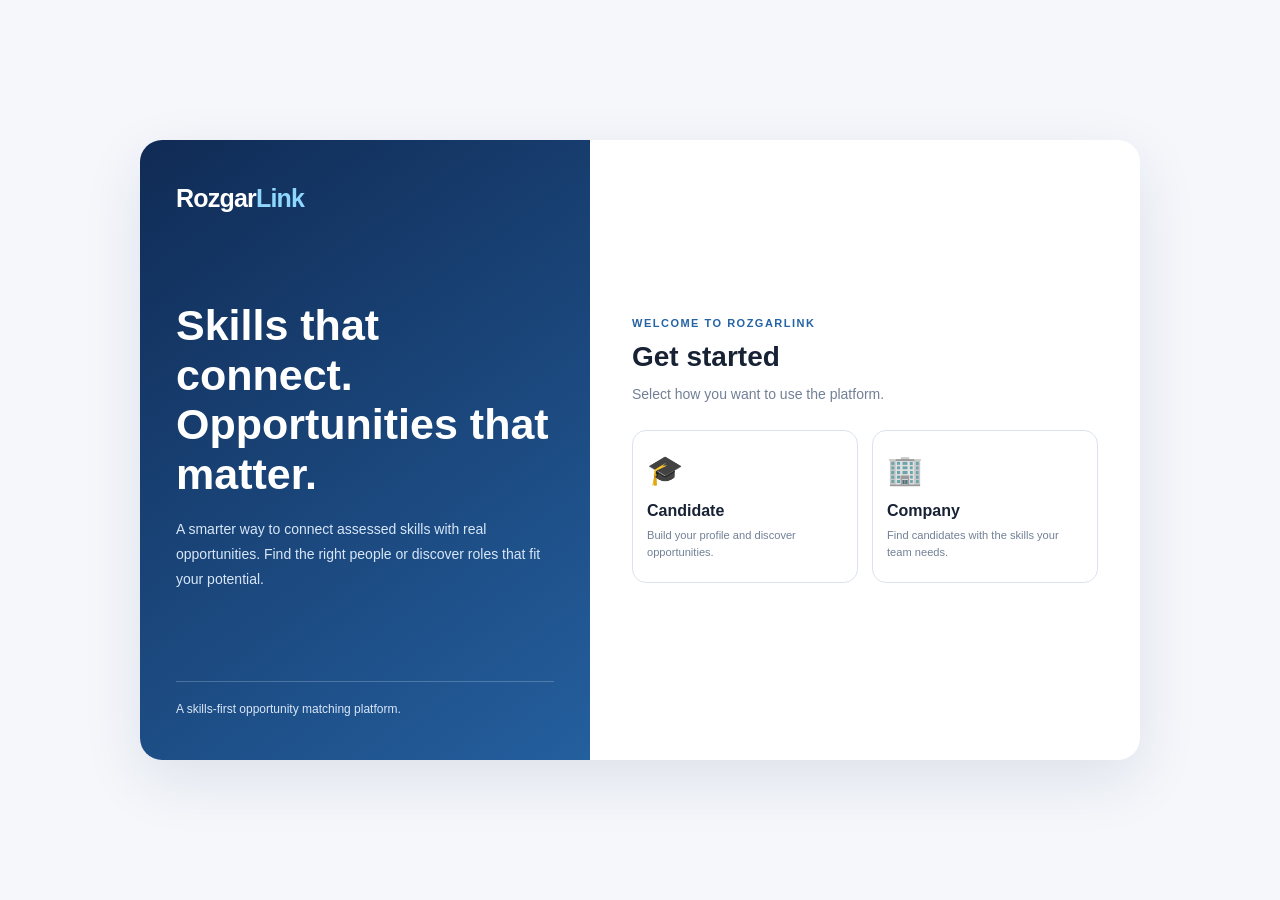
==== frontend/templates/auth.html @ f1741649 "Add authentication HTML template" ====
<!DOCTYPE html>
<html lang="en">
<head>
  <meta charset="UTF-8">
  <meta name="viewport" content="width=device-width, initial-scale=1.0">
  <title>RozgarLink | Authentication</title>

  <style>
    * {
      box-sizing: border-box;
      margin: 0;
      padding: 0;
      font-family: Inter, "Segoe UI", sans-serif;
    }

    body {
      min-height: 100vh;
      background: #f5f7fb;
      color: #182235;
      display: flex;
      align-items: center;
      justify-content: center;
      padding: 24px;
    }

    .layout {
      display: grid;
      grid-template-columns: 0.9fr 1.1fr;
      width: 100%;
      max-width: 1000px;
      min-height: 620px;
      background: white;
      border-radius: 22px;
      overflow: hidden;
      box-shadow: 0 20px 60px rgba(20, 40, 80, 0.1);
    }

    .hero {
      padding: 44px 36px;
      color: white;
      background: linear-gradient(145deg, #102b55, #245f9e);
      display: flex;
      flex-direction: column;
      justify-content: space-between;
    }

    .brand {
      font-size: 25px;
      font-weight: 800;
      letter-spacing: -0.8px;
    }

    .brand span {
      color: #8ed8ff;
    }

    .hero h1 {
      font-size: clamp(30px, 4vw, 43px);
      line-height: 1.15;
      margin-bottom: 18px;
    }

    .hero p {
      line-height: 1.8;
      color: #d8e7f8;
      font-size: 14px;
    }

    .hero-note {
      border-top: 1px solid #ffffff35;
      padding-top: 20px;
      font-size: 12px;
      color: #d8e7f8;
    }

    .content {
      padding: 42px;
      display: flex;
      flex-direction: column;
      justify-content: center;
    }

    .eyebrow {
      color: #2463a5;
      text-transform: uppercase;
      font-size: 11px;
      font-weight: 800;
      letter-spacing: 1.5px;
      margin-bottom: 12px;
    }

    h2 {
      font-size: 28px;
      margin-bottom: 10px;
    }

    .subtitle {
      color: #718096;
      font-size: 14px;
      line-height: 1.6;
      margin-bottom: 25px;
    }

    .role-grid {
      display: grid;
      grid-template-columns: 1fr 1fr;
      gap: 14px;
    }

    .role-card {
      border: 1px solid #dce3ed;
      border-radius: 14px;
      padding: 22px 14px;
      text-align: left;
      background: white;
      cursor: pointer;
      transition: 0.2s;
      color: #182235;
    }

    .role-card:hover {
      border-color: #2463a5;
      background: #f4f8ff;
      transform: translateY(-2px);
    }

    .role-icon {
      font-size: 29px;
      margin-bottom: 15px;
    }

    .role-card strong {
      display: block;
      font-size: 16px;
      margin-bottom: 7px;
    }

    .role-card small {
      display: block;
      color: #718096;
      line-height: 1.5;
    }

    .topline {
      display: flex;
      justify-content: space-between;
      align-items: center;
      margin-bottom: 23px;
    }

    .back-btn {
      border: none;
      background: transparent;
      color: #2463a5;
      cursor: pointer;
      font-weight: 700;
      padding: 5px 0;
    }

    .role-label {
      font-size: 12px;
      background: #eaf3ff;
      color: #205a9a;
      padding: 7px 11px;
      border-radius: 20px;
      font-weight: 700;
    }

    .tabs {
      display: grid;
      grid-template-columns: 1fr 1fr;
      background: #f0f3f8;
      padding: 5px;
      border-radius: 10px;
      margin-bottom: 22px;
    }

    .tab {
      border: none;
      padding: 11px;
      border-radius: 7px;
      cursor: pointer;
      background: transparent;
      color: #66758b;
      font-weight: 700;
    }

    .tab.active {
      background: white;
      color: #205a9a;
      box-shadow: 0 2px 8px #172b4d12;
    }

    .form-grid {
      display: grid;
      grid-template-columns: 1fr 1fr;
      gap: 15px;
    }

    .field {
      display: flex;
      flex-direction: column;
      gap: 7px;
      min-width: 0;
    }

    .field.full {
      grid-column: 1 / -1;
    }

    label {
      font-size: 12px;
      font-weight: 700;
      color: #35445b;
    }

    input, select {
      width: 100%;
      padding: 12px;
      border: 1px solid #dce3ed;
      border-radius: 9px;
      font-size: 13px;
      outline: none;
      background: white;
      color: #182235;
    }

    input:focus, select:focus {
      border-color: #2463a5;
      box-shadow: 0 0 0 3px #2463a51a;
    }

    .primary-btn {
      width: 100%;
      margin-top: 22px;
      padding: 14px;
      border: none;
      border-radius: 10px;
      color: white;
      background: #205a9a;
      font-size: 14px;
      font-weight: 800;
      cursor: pointer;
      transition: 0.2s;
    }

    .primary-btn:hover {
      background: #174779;
    }

    .primary-btn:disabled {
      opacity: 0.65;
      cursor: not-allowed;
    }

    .message {
      margin-top: 14px;
      font-size: 13px;
      line-height: 1.5;
      overflow-wrap: anywhere;
    }

    .message.error { color: #bd3030; }
    .message.success { color: #18794e; }

    .hidden { display: none !important; }

    @media (max-width: 760px) {
      body { padding: 12px; }

      .layout {
        grid-template-columns: 1fr;
        max-width: 480px;
      }

      .hero {
        padding: 25px;
        gap: 25px;
      }

      .hero h1 { font-size: 30px; }
      .hero-note { display: none; }
      .content { padding: 28px 22px; }
    }

    @media (max-width: 380px) {
      .form-grid { grid-template-columns: 1fr; }
      .field.full { grid-column: auto; }
      .role-grid { gap: 8px; }
    }
  </style>
</head>

<body>
  <main class="layout">
    <aside class="hero">
      <div class="brand">Rozgar<span>Link</span></div>

      <div>
        <h1>Skills that connect.<br>Opportunities that matter.</h1>
        <p>
          A smarter way to connect assessed skills with real opportunities.
          Find the right people or discover roles that fit your potential.
        </p>
      </div>

      <div class="hero-note">
        A skills-first opportunity matching platform.
      </div>
    </aside>

    <section class="content">
      <!-- STEP 1: ROLE SELECTION -->
      <div id="roleScreen">
        <div class="eyebrow">Welcome to RozgarLink</div>
        <h2>Get started</h2>
        <p class="subtitle">
          Select how you want to use the platform.
        </p>

        <div class="role-grid">
          <button class="role-card" type="button"
                  onclick="selectRole('candidate')">
            <div class="role-icon">🎓</div>
            <strong>Candidate</strong>
            <small>Build your profile and discover opportunities.</small>
          </button>

          <button class="role-card" type="button"
                  onclick="selectRole('company')">
            <div class="role-icon">🏢</div>
            <strong>Company</strong>
            <small>Find candidates with the skills your team needs.</small>
          </button>
        </div>
      </div>

      <!-- STEP 2: LOGIN / REGISTER -->
      <div id="authScreen" class="hidden">
        <div class="topline">
          <button type="button" class="back-btn" onclick="goBack()">
            ← Change role
          </button>
          <span id="roleBadge" class="role-label"></span>
        </div>

        <div class="eyebrow">Your next opportunity starts here</div>
        <h2 id="formTitle">Welcome back</h2>
        <p id="formSubtitle" class="subtitle">
          Log in to continue.
        </p>

        <div class="tabs">
          <button type="button" id="loginTab"
                  class="tab active" onclick="setMode('login')">
            Login
          </button>
          <button type="button" id="registerTab"
                  class="tab" onclick="setMode('register')">
            Register
          </button>
        </div>

        <form id="authForm">
          <div id="fields" class="form-grid"></div>

          <button type="submit" id="submitBtn" class="primary-btn">
            Login
          </button>

          <p id="message" class="message" role="status"
             aria-live="polite"></p>
        </form>
      </div>
    </section>
  </main>

  <script>
    let selectedRole = "";
    let currentMode = "login";

    const roleScreen = document.getElementById("roleScreen");
    const authScreen = document.getElementById("authScreen");
    const fields = document.getElementById("fields");
    const form = document.getElementById("authForm");
    const message = document.getElementById("message");
    const submitBtn = document.getElementById("submitBtn");

    function selectRole(role) {
      selectedRole = role;
      currentMode = "login";

      roleScreen.classList.add("hidden");
      authScreen.classList.remove("hidden");

      document.getElementById("roleBadge").textContent =
        role === "company" ? "🏢 Company" : "🎓 Candidate";

      renderForm();
    }

    function goBack() {
      authScreen.classList.add("hidden");
      roleScreen.classList.remove("hidden");
      message.textContent = "";
    }

    function setMode(mode) {
      currentMode = mode;

      document.getElementById("loginTab")
        .classList.toggle("active", mode === "login");

      document.getElementById("registerTab")
        .classList.toggle("active", mode === "register");

      renderForm();
    }

    function inputField(name, label, type = "text",
                        required = true, full = false) {
      const id = "field_" + name;

      return `
        <div class="field ${full ? "full" : ""}">
          <label for="${id}">${label}</label>
          <input
            id="${id}"
            name="${name}"
            type="${type}"
            ${required ? "required" : ""}
            ${type === "password" ? 'minlength="8"' : ""}
            autocomplete="${type === "password"
              ? (name === "confirm_password"
                  ? "new-password"
                  : currentMode === "login"
                    ? "current-password"
                    : "new-password")
              : name === "email"
                ? "email"
                : name === "phone"
                  ? "tel"
                  : "off"}"
          >
        </div>
      `;
    }

    function renderForm() {
      const isRegister = currentMode === "register";
      const isCompany = selectedRole === "company";

      document.getElementById("formTitle").textContent =
        isRegister
          ? (isCompany ? "Register your company" : "Create your profile")
          : "Welcome back";

      document.getElementById("formSubtitle").textContent =
        isRegister
          ? "Enter your details to create an account."
          : "Log in to continue to your dashboard.";

      message.textContent = "";
      message.className = "message";

      let html = "";

      if (isRegister && isCompany) {
        html += inputField("company_name", "Company name", "text", true, true);
        html += inputField("contact_person", "Contact person");
        html += inputField("industry", "Industry");
        html += inputField("website", "Company website", "url", false);
        html += inputField("location", "Company location");
        html += `
          <div class="field">
            <label for="field_company_size">Company size</label>
            <select id="field_company_size" name="company_size" required>
              <option value="">Select size</option>
              <option value="1-10">1–10 employees</option>
              <option value="11-50">11–50 employees</option>
              <option value="51-200">51–200 employees</option>
              <option value="201-500">201–500 employees</option>
              <option value="500+">500+ employees</option>
            </select>
          </div>
        `;
      }

      if (isRegister && !isCompany) {
        html += inputField("name", "Full name", "text", true, true);
        html += inputField("college", "College / University", "text", true, true);
        html += inputField("degree", "Degree / Branch");
        html += inputField("graduation_year", "Graduation year", "number");
      }

      if (!isRegister) {
        html += inputField("email", "Email address", "email", true, true);
      } else {
        html += inputField("email", "Work email address", "email", true, true);
      }

      html += inputField("phone", "Phone number", "tel", true, true);

      html += inputField(
        "password",
        "Password (minimum 8 characters)",
        "password",
        true,
        true
      );

      if (isRegister) {
        html += inputField(
          "confirm_password",
          "Confirm password",
          "password",
          true,
          true
        );
      }

      fields.innerHTML = html;

      submitBtn.textContent = isRegister
        ? (isCompany ? "Create company account" : "Create candidate account")
        : "Login";
    }

    form.addEventListener("submit", async function (event) {
      event.preventDefault();

      message.textContent = "";
      message.className = "message";

      const data = Object.fromEntries(new FormData(form).entries());

      if (currentMode === "register" &&
          data.password !== data.confirm_password) {
        message.textContent = "Passwords do not match.";
        message.classList.add("error");
        return;
      }

      if (data.phone && !/^[0-9+\-\s()]{7,20}$/.test(data.phone)) {
        message.textContent = "Please enter a valid phone number.";
        message.classList.add("error");
        return;
      }

      if (currentMode === "register" &&
          selectedRole === "candidate" &&
          (!Number.isInteger(Number(data.graduation_year)) ||
           Number(data.graduation_year) < 2020 ||
           Number(data.graduation_year) > 2100)) {
        message.textContent = "Please enter a valid graduation year.";
        message.classList.add("error");
        return;
      }

      delete data.confirm_password;
      data.role = selectedRole;

      const endpoint = currentMode === "register"
        ? "/api/auth/register"
        : "/api/auth/login";

      submitBtn.disabled = true;
      submitBtn.textContent = "Please wait...";

      try {
        const response = await fetch(endpoint, {
          method: "POST",
          headers: { "Content-Type": "application/json" },
          credentials: "same-origin",
          body: JSON.stringify(data)
        });

        const result = await response.json().catch(() => ({}));

        if (!response.ok) {
          throw new Error(
            result.message || result.error ||
            "Unable to complete your request."
          );
        }

        message.textContent = result.message ||
          (currentMode === "register"
            ? "Account created successfully."
            : "Login successful.");

        message.classList.add("success");

        // Use the redirect supplied by your backend when available.
        if (result.redirect_url) {
          window.location.href = result.redirect_url;
        } else if (currentMode === "login") {
          // Change these paths to match your actual dashboard routes.
          window.location.href = selectedRole === "company"
            ? "/company/dashboard"
            : "/candidate/dashboard";
        } else {
          // After registration, show the login form.
          setMode("login");
        }

      } catch (error) {
        message.textContent = error.message ||
          "Could not connect to the server. Please try again.";
        message.classList.add("error");
      } finally {
        submitBtn.disabled = false;
        submitBtn.textContent = currentMode === "register"
          ? (selectedRole === "company"
              ? "Create company account"
              : "Create candidate account")
          : "Login";
      }
    });
  </script>
</body>
</html>
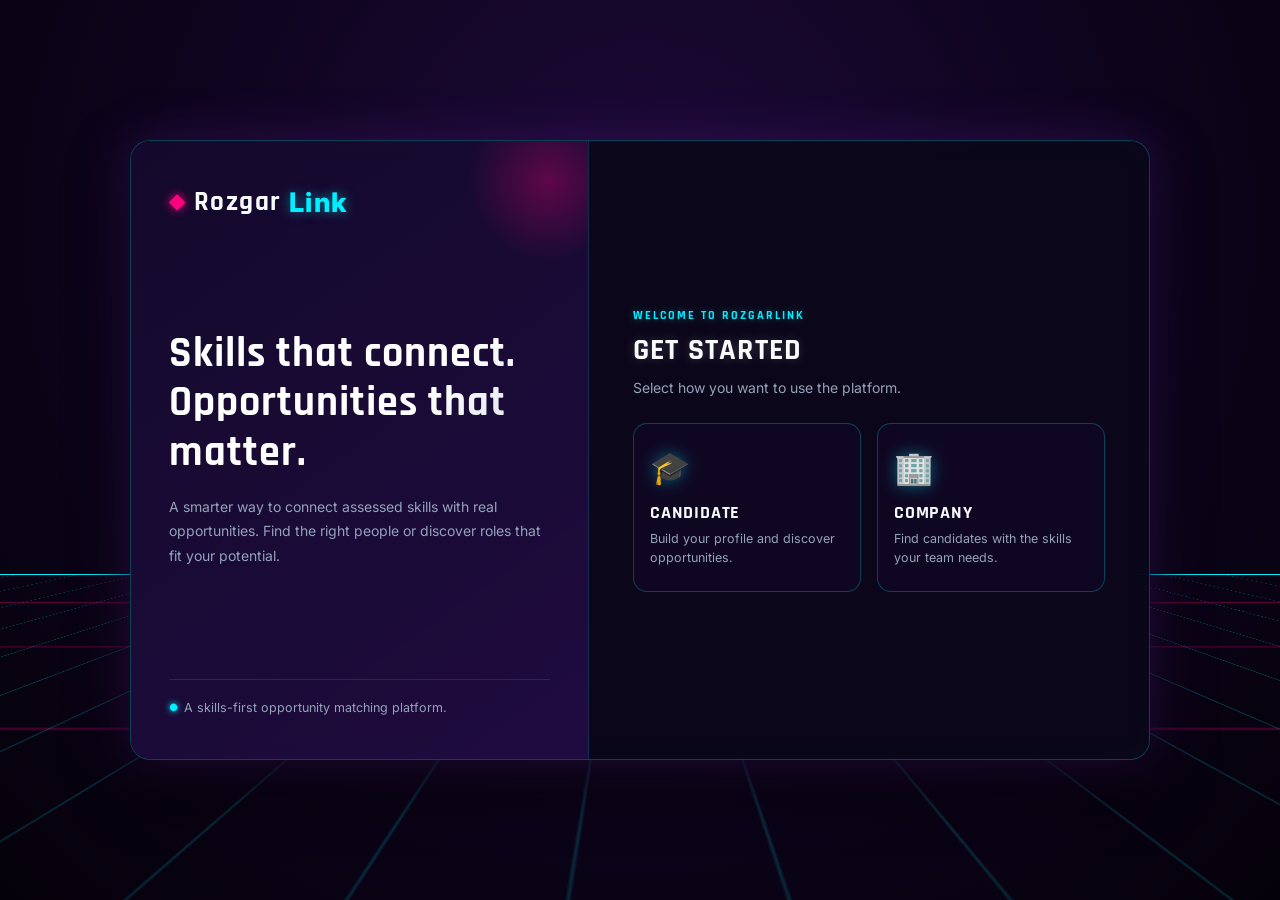
==== commit 2d496337: "feat: complete cyberpunk UI, bidirectional live sync, and proctored skill assessments" ====
--- a/frontend/templates/auth.html
+++ b/frontend/templates/auth.html
@@ -6,139 +6,282 @@
   <meta name="viewport" content="width=device-width, initial-scale=1.0">
   <title>RozgarLink | Authentication</title>
 
+  <link rel="preconnect" href="https://fonts.googleapis.com">
+  <link rel="preconnect" href="https://fonts.gstatic.com" crossorigin>
+  <link href="https://fonts.googleapis.com/css2?family=Inter:wght@400;500;600;700&family=Rajdhani:wght@500;600;700;800&display=swap" rel="stylesheet">
+
   <style>
+    :root {
+      --bg-dark: #080314;
+      --bg-surface: rgba(14, 8, 30, 0.88);
+      --bg-card: rgba(18, 9, 38, 0.75);
+      --neon-magenta: #ff007f;
+      --neon-purple: #7928ca;
+      --neon-cyan: #00f0ff;
+      --border-cyan: rgba(0, 240, 255, 0.25);
+      --border-glow: rgba(0, 240, 255, 0.45);
+      --text-white: #f8fafc;
+      --text-muted: #94a3b8;
+      --text-dim: #64748b;
+      --input-bg: #070312;
+      --font-display: 'Rajdhani', -apple-system, sans-serif;
+      --font-body: 'Inter', -apple-system, sans-serif;
+    }
+
     * {
       box-sizing: border-box;
       margin: 0;
       padding: 0;
-      font-family: Inter, "Segoe UI", sans-serif;
+      font-family: var(--font-body);
     }
 
     body {
       min-height: 100vh;
-      background: #f5f7fb;
-      color: #182235;
+      background-color: var(--bg-dark);
+      background-image: radial-gradient(ellipse at 50% 25%, #1d0938 0%, #0d041c 55%, #05010a 100%);
+      color: var(--text-white);
       display: flex;
       align-items: center;
       justify-content: center;
       padding: 24px;
+      position: relative;
+      overflow-x: hidden;
+    }
+
+    /* Cyberpunk Horizon & City Skyline */
+    body::before {
+      content: '';
+      position: fixed;
+      bottom: 25vh;
+      left: 0;
+      width: 100vw;
+      height: 380px;
+      background: url('/static/css/cyberpunk_skyline.svg') bottom center repeat-x;
+      background-size: 1920px 380px;
+      pointer-events: none;
+      z-index: 0;
+      opacity: 0.85;
+    }
+
+    /* Cyberpunk Perspective Grid Floor */
+    body::after {
+      content: '';
+      position: fixed;
+      bottom: 0;
+      left: -50%;
+      width: 200%;
+      height: 36vh;
+      background-image:
+        linear-gradient(90deg, rgba(0, 240, 255, 0.3) 1px, transparent 1px),
+        linear-gradient(0deg, rgba(255, 0, 127, 0.38) 1px, transparent 1px);
+      background-size: 60px 60px;
+      transform-origin: top center;
+      transform: perspective(300px) rotateX(68deg);
+      mask-image: linear-gradient(to bottom, rgba(0,0,0,1) 0%, rgba(0,0,0,0.85) 50%, rgba(0,0,0,0.1) 100%);
+      -webkit-mask-image: linear-gradient(to bottom, rgba(0,0,0,1) 0%, rgba(0,0,0,0.85) 50%, rgba(0,0,0,0.1) 100%);
+      pointer-events: none;
+      z-index: 0;
+      box-shadow: 0 -2px 14px rgba(0, 240, 255, 0.6), 0 -8px 25px rgba(255, 0, 127, 0.35);
+      border-top: 2px solid #00f0ff;
     }
 
     .layout {
+      position: relative;
+      z-index: 2;
       display: grid;
       grid-template-columns: 0.9fr 1.1fr;
       width: 100%;
-      max-width: 1000px;
+      max-width: 1020px;
       min-height: 620px;
-      background: white;
-      border-radius: 22px;
+      background: var(--bg-surface);
+      border-radius: 20px;
       overflow: hidden;
-      box-shadow: 0 20px 60px rgba(20, 40, 80, 0.1);
+      border: 1px solid var(--border-cyan);
+      box-shadow:
+        0 0 50px rgba(121, 40, 202, 0.28),
+        0 25px 60px rgba(0, 0, 0, 0.85),
+        inset 0 0 30px rgba(0, 240, 255, 0.04);
+      backdrop-filter: blur(20px);
+      -webkit-backdrop-filter: blur(20px);
     }
 
     .hero {
-      padding: 44px 36px;
-      color: white;
-      background: linear-gradient(145deg, #102b55, #245f9e);
+      padding: 44px 38px;
+      color: var(--text-white);
+      background: linear-gradient(145deg, rgba(20, 9, 44, 0.95), rgba(35, 12, 70, 0.85));
+      border-right: 1px solid rgba(0, 240, 255, 0.15);
       display: flex;
       flex-direction: column;
       justify-content: space-between;
+      position: relative;
+      overflow: hidden;
+    }
+
+    .hero::before {
+      content: '';
+      position: absolute;
+      top: -40px;
+      right: -40px;
+      width: 160px;
+      height: 160px;
+      background: radial-gradient(circle, rgba(255, 0, 127, 0.3) 0%, transparent 70%);
+      pointer-events: none;
     }
 
     .brand {
-      font-size: 25px;
+      font-family: var(--font-display);
+      font-size: 27px;
       font-weight: 800;
-      letter-spacing: -0.8px;
+      letter-spacing: 1.5px;
+      display: flex;
+      align-items: center;
+      gap: 8px;
+    }
+
+    .brand::before {
+      content: '◆';
+      color: var(--neon-magenta);
+      font-size: 20px;
+      text-shadow: 0 0 10px var(--neon-magenta);
     }
 
     .brand span {
-      color: #8ed8ff;
+      color: var(--neon-cyan);
+      text-shadow: 0 0 12px rgba(0, 240, 255, 0.5);
     }
 
     .hero h1 {
-      font-size: clamp(30px, 4vw, 43px);
-      line-height: 1.15;
-      margin-bottom: 18px;
+      font-family: var(--font-display);
+      font-size: clamp(28px, 3.8vw, 42px);
+      font-weight: 700;
+      line-height: 1.18;
+      letter-spacing: 1px;
+      margin-bottom: 16px;
+      background: linear-gradient(135deg, #ffffff 60%, #cbd5e1 100%);
+      -webkit-background-clip: text;
+      -webkit-text-fill-color: transparent;
     }
 
     .hero p {
-      line-height: 1.8;
-      color: #d8e7f8;
+      line-height: 1.75;
+      color: var(--text-muted);
       font-size: 14px;
     }
 
     .hero-note {
-      border-top: 1px solid #ffffff35;
+      border-top: 1px solid rgba(0, 240, 255, 0.15);
       padding-top: 20px;
-      font-size: 12px;
-      color: #d8e7f8;
+      font-size: 12.5px;
+      color: var(--text-muted);
+      display: flex;
+      align-items: center;
+      gap: 6px;
+    }
+
+    .hero-note::before {
+      content: '●';
+      color: var(--neon-cyan);
+      font-size: 10px;
+      text-shadow: 0 0 6px var(--neon-cyan);
     }
 
     .content {
-      padding: 42px;
+      padding: 44px;
       display: flex;
       flex-direction: column;
       justify-content: center;
+      background: rgba(11, 6, 24, 0.6);
     }
 
     .eyebrow {
-      color: #2463a5;
+      color: var(--neon-cyan);
+      font-family: var(--font-display);
       text-transform: uppercase;
-      font-size: 11px;
-      font-weight: 800;
-      letter-spacing: 1.5px;
-      margin-bottom: 12px;
+      font-size: 12px;
+      font-weight: 700;
+      letter-spacing: 2px;
+      margin-bottom: 8px;
+      text-shadow: 0 0 8px rgba(0, 240, 255, 0.4);
     }
 
     h2 {
-      font-size: 28px;
-      margin-bottom: 10px;
+      font-family: var(--font-display);
+      font-size: 30px;
+      font-weight: 700;
+      letter-spacing: 1.2px;
+      text-transform: uppercase;
+      color: var(--text-white);
+      margin-bottom: 8px;
+      text-shadow: 0 0 12px rgba(255, 255, 255, 0.2);
     }
 
     .subtitle {
-      color: #718096;
+      color: var(--text-muted);
       font-size: 14px;
       line-height: 1.6;
-      margin-bottom: 25px;
+      margin-bottom: 24px;
     }
 
     .role-grid {
       display: grid;
       grid-template-columns: 1fr 1fr;
-      gap: 14px;
+      gap: 16px;
     }
 
     .role-card {
-      border: 1px solid #dce3ed;
+      border: 1px solid var(--border-cyan);
       border-radius: 14px;
-      padding: 22px 14px;
+      padding: 24px 16px;
       text-align: left;
-      background: white;
+      background: var(--bg-card);
       cursor: pointer;
-      transition: 0.2s;
-      color: #182235;
+      transition: all 0.25s cubic-bezier(0.16, 1, 0.3, 1);
+      color: var(--text-white);
+      position: relative;
+      overflow: hidden;
+    }
+
+    .role-card::after {
+      content: '';
+      position: absolute;
+      inset: 0;
+      background: radial-gradient(circle at top right, rgba(0, 240, 255, 0.1), transparent 60%);
+      opacity: 0;
+      transition: opacity 0.25s;
     }
 
     .role-card:hover {
-      border-color: #2463a5;
-      background: #f4f8ff;
-      transform: translateY(-2px);
+      border-color: var(--neon-cyan);
+      background: rgba(22, 11, 46, 0.85);
+      transform: translateY(-3px);
+      box-shadow: 0 8px 25px rgba(0, 240, 255, 0.2), inset 0 0 15px rgba(0, 240, 255, 0.08);
+    }
+
+    .role-card:hover::after {
+      opacity: 1;
     }
 
     .role-icon {
-      font-size: 29px;
-      margin-bottom: 15px;
+      font-size: 32px;
+      margin-bottom: 14px;
+      filter: drop-shadow(0 0 8px rgba(0, 240, 255, 0.4));
     }
 
     .role-card strong {
       display: block;
-      font-size: 16px;
-      margin-bottom: 7px;
+      font-family: var(--font-display);
+      font-size: 18px;
+      font-weight: 700;
+      letter-spacing: 0.8px;
+      text-transform: uppercase;
+      margin-bottom: 6px;
+      color: var(--text-white);
     }
 
     .role-card small {
       display: block;
-      color: #718096;
+      color: var(--text-muted);
+      font-size: 12.5px;
       line-height: 1.5;
     }
 
@@ -146,50 +289,71 @@
       display: flex;
       justify-content: space-between;
       align-items: center;
-      margin-bottom: 23px;
+      margin-bottom: 22px;
     }
 
     .back-btn {
       border: none;
       background: transparent;
-      color: #2463a5;
+      color: var(--neon-cyan);
       cursor: pointer;
+      font-family: var(--font-display);
       font-weight: 700;
+      font-size: 13px;
+      letter-spacing: 0.5px;
       padding: 5px 0;
+      transition: 0.2s;
+    }
+
+    .back-btn:hover {
+      color: #fff;
+      text-shadow: 0 0 10px var(--neon-cyan);
+      transform: translateX(-2px);
     }
 
     .role-label {
       font-size: 12px;
-      background: #eaf3ff;
-      color: #205a9a;
-      padding: 7px 11px;
+      font-family: var(--font-display);
+      letter-spacing: 1px;
+      text-transform: uppercase;
+      background: rgba(0, 240, 255, 0.12);
+      color: var(--neon-cyan);
+      border: 1px solid rgba(0, 240, 255, 0.35);
+      padding: 6px 12px;
       border-radius: 20px;
       font-weight: 700;
+      box-shadow: 0 0 10px rgba(0, 240, 255, 0.15);
     }
 
     .tabs {
       display: grid;
       grid-template-columns: 1fr 1fr;
-      background: #f0f3f8;
-      padding: 5px;
+      background: rgba(6, 2, 14, 0.7);
+      padding: 4px;
       border-radius: 10px;
+      border: 1px solid rgba(0, 240, 255, 0.15);
       margin-bottom: 22px;
     }
 
     .tab {
       border: none;
-      padding: 11px;
-      border-radius: 7px;
+      padding: 10px;
+      border-radius: 8px;
       cursor: pointer;
       background: transparent;
-      color: #66758b;
+      color: var(--text-muted);
+      font-family: var(--font-display);
+      font-size: 13px;
       font-weight: 700;
+      letter-spacing: 1px;
+      text-transform: uppercase;
+      transition: 0.2s;
     }
 
     .tab.active {
-      background: white;
-      color: #205a9a;
-      box-shadow: 0 2px 8px #172b4d12;
+      background: linear-gradient(90deg, var(--neon-magenta) 0%, var(--neon-purple) 100%);
+      color: #ffffff;
+      box-shadow: 0 0 15px rgba(255, 0, 127, 0.45);
     }
 
     .form-grid {
@@ -201,7 +365,7 @@
     .field {
       display: flex;
       flex-direction: column;
-      gap: 7px;
+      gap: 6px;
       min-width: 0;
     }
 
@@ -210,48 +374,70 @@
     }
 
     label {
-      font-size: 12px;
-      font-weight: 700;
-      color: #35445b;
+      font-size: 11.5px;
+      font-weight: 600;
+      letter-spacing: 0.4px;
+      color: var(--text-muted);
+      text-transform: uppercase;
     }
 
     input, select {
       width: 100%;
-      padding: 12px;
-      border: 1px solid #dce3ed;
-      border-radius: 9px;
-      font-size: 13px;
+      padding: 11px 13px;
+      border: 1px solid var(--border-cyan);
+      border-radius: 8px;
+      font-size: 13.5px;
       outline: none;
-      background: white;
-      color: #182235;
+      background: var(--input-bg);
+      color: var(--text-white);
+      transition: all 0.2s ease;
     }
 
     input:focus, select:focus {
-      border-color: #2463a5;
-      box-shadow: 0 0 0 3px #2463a51a;
+      border-color: var(--neon-cyan);
+      box-shadow: 0 0 12px rgba(0, 240, 255, 0.45), inset 0 0 6px rgba(0, 240, 255, 0.1);
+    }
+
+    input::placeholder {
+      color: var(--text-dim);
+    }
+
+    select option {
+      background: #0d061c;
+      color: var(--text-white);
     }
 
     .primary-btn {
       width: 100%;
       margin-top: 22px;
-      padding: 14px;
+      padding: 13px;
       border: none;
-      border-radius: 10px;
-      color: white;
-      background: #205a9a;
-      font-size: 14px;
+      border-radius: 8px;
+      color: #ffffff;
+      background: linear-gradient(90deg, var(--neon-magenta) 0%, var(--neon-purple) 100%);
+      font-family: var(--font-display);
+      font-size: 15px;
       font-weight: 800;
+      letter-spacing: 1.5px;
+      text-transform: uppercase;
       cursor: pointer;
-      transition: 0.2s;
+      box-shadow: 0 0 18px rgba(255, 0, 127, 0.45);
+      transition: all 0.2s cubic-bezier(0.16, 1, 0.3, 1);
     }
 
     .primary-btn:hover {
-      background: #174779;
+      box-shadow: 0 0 28px rgba(255, 0, 127, 0.7), 0 0 10px rgba(0, 240, 255, 0.4);
+      transform: translateY(-1px);
+    }
+
+    .primary-btn:active {
+      transform: translateY(1px);
     }
 
     .primary-btn:disabled {
-      opacity: 0.65;
+      opacity: 0.55;
       cursor: not-allowed;
+      box-shadow: none;
     }
 
     .message {
@@ -261,8 +447,14 @@
       overflow-wrap: anywhere;
     }
 
-    .message.error { color: #bd3030; }
-    .message.success { color: #18794e; }
+    .message.error {
+      color: #ff4d6d;
+      text-shadow: 0 0 8px rgba(255, 77, 109, 0.4);
+    }
+    .message.success {
+      color: #00f0ff;
+      text-shadow: 0 0 8px rgba(0, 240, 255, 0.4);
+    }
 
     .hidden { display: none !important; }
 
@@ -275,11 +467,11 @@
       }
 
       .hero {
-        padding: 25px;
-        gap: 25px;
-      }
-
-      .hero h1 { font-size: 30px; }
+        padding: 28px 24px;
+        gap: 20px;
+      }
+
+      .hero h1 { font-size: 28px; }
       .hero-note { display: none; }
       .content { padding: 28px 22px; }
     }
@@ -287,7 +479,14 @@
     @media (max-width: 380px) {
       .form-grid { grid-template-columns: 1fr; }
       .field.full { grid-column: auto; }
-      .role-grid { gap: 8px; }
+      .role-grid { gap: 10px; }
+    }
+
+    @media (prefers-reduced-motion: reduce) {
+      *, body::after, .primary-btn, .role-card {
+        animation: none !important;
+        transition: none !important;
+      }
     }
   </style>
 </head>
@@ -498,9 +697,8 @@
         html += inputField("email", "Email address", "email", true, true);
       } else {
         html += inputField("email", "Work email address", "email", true, true);
-      }
-
-      html += inputField("phone", "Phone number", "tel", true, true);
+        html += inputField("phone", "Phone number", "tel", true, true);
+      }
 
       html += inputField(
         "password",
